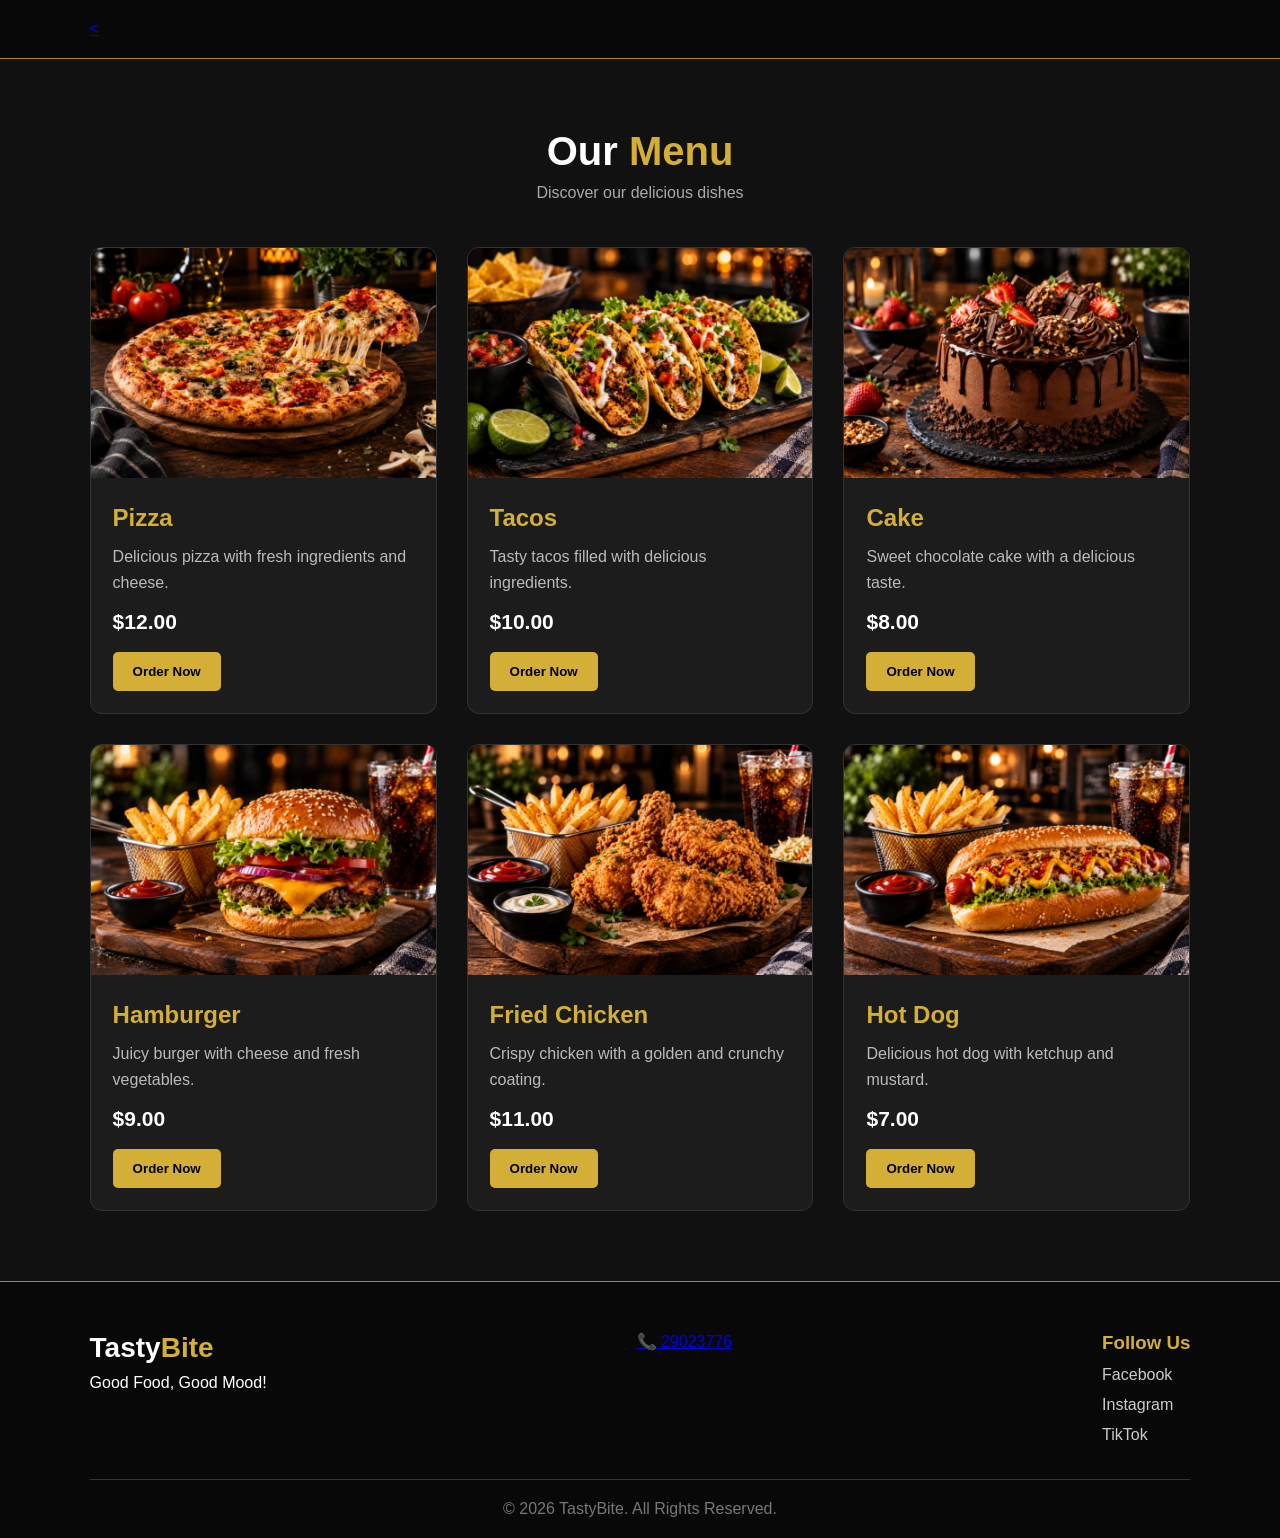
==== menu.html @ 82475917 "chounjet" ====
<!DOCTYPE html>
<html lang="en">
  <head>
    <meta charset="UTF-8" />
    <meta http-equiv="X-UA-Compatible" content="IE=edge" />
    <meta name="viewport" content="width=device-width, initial-scale=1.0" />
    <title>Document</title>
    <link rel="stylesheet" href="style.css">
  </head>
  <body>
    <header>
      <a href="index.html"><</a>
    </header>


    <!-- MENU SECTION -->
    <section class="menu" id="menu">
      <div class="section-title">
        <h2>Our <span>Menu</span></h2>

        <p>Discover our delicious dishes</p>
      </div>

      <div class="menu-container">
        <!-- PIZZA -->
        <div class="food-card">
          <img src="images/pizza.jpeg" alt="Pizza" />

          <div class="food-info">
            <h3>Pizza</h3>

            <p>Delicious pizza with fresh ingredients and cheese.</p>

            <h4>$12.00</h4>

            <a href="sarveur.html?food=Pizza">
              <button>Order Now</button>
            </a>
          </div>
        </div>

        <!-- TACOS -->
        <div class="food-card">
          <img src="images/tacos.jpeg" alt="Tacos" />

          <div class="food-info">
            <h3>Tacos</h3>

            <p>Tasty tacos filled with delicious ingredients.</p>

            <h4>$10.00</h4>

            <a href="sarveur.html?food=Tacos">
              <button>Order Now</button>
            </a>
          </div>
        </div>

        <!-- CAKE -->
        <div class="food-card">
          <img src="images/cake.jpeg" alt="Cake" />

          <div class="food-info">
            <h3>Cake</h3>

            <p>Sweet chocolate cake with a delicious taste.</p>

            <h4>$8.00</h4>

            <a href="sarveur.html?food=Cake">
              <button>Order Now</button>
            </a>
          </div>
        </div>

        <!-- HAMBURGER -->
        <div class="food-card">
          <img src="images/hamburger.jpeg" alt="Hamburger" />

          <div class="food-info">
            <h3>Hamburger</h3>

            <p>Juicy burger with cheese and fresh vegetables.</p>

            <h4>$9.00</h4>

            <a href="sarveur.html?food=Hamburger">
              <button>Order Now</button>
            </a>
          </div>
        </div>

        <!-- FRIED CHICKEN -->
        <div class="food-card">
          <img src="images/fried-chicken.jpeg" alt="Fried Chicken" />

          <div class="food-info">
            <h3>Fried Chicken</h3>

            <p>Crispy chicken with a golden and crunchy coating.</p>

            <h4>$11.00</h4>

            <a href="sarveur.html?food=Fried Chicken">
              <button>Order Now</button>
            </a>
          </div>
        </div>

        <!-- HOT DOG -->
        <div class="food-card">
          <img src="images/hot-dog.jpeg" alt="Hot Dog" />

          <div class="food-info">
            <h3>Hot Dog</h3>

            <p>Delicious hot dog with ketchup and mustard.</p>

            <h4>$7.00</h4>

            <a href="sarveur.html?food=Hot Dog">
              <button>Order Now</button>
            </a>
          </div>
        </div>
      </div>
    </section>
    </section>
        <!-- footer -->
        <footer id="contact">
          <div class="footer-content">
            <div class="footer-logo">
              <h2>Tasty<span>Bite</span></h2>
      
              <p>Good Food, Good Mood!</p>
            </div>
            <div>
              <a href="tel:+21629023776">
                📞 29023776
            </a>
            </div>
            <div class="social">
              <h3>Follow Us</h3>
      
              <p>Facebook</p>
              <p>Instagram</p>
              <p>TikTok</p>
            </div>
          </div>
          
      
          <p class="copyright">© 2026 TastyBite. All Rights Reserved.</p>
        </footer>
  </body>
</html>
---- style.css ----
/* GENERAL SETTINGS */

* {
  margin: 0;
  padding: 0;
  box-sizing: border-box;
  font-family: Arial, sans-serif;
  scroll-behavior: smooth;
}

body {
  background-color: #111;
  color: white;
}


/* NAVBAR */

header {
  background-color: #080808;
  padding: 20px 7%;
  border-bottom: 1px solid #b8860b;
}

.navbar {
  display: flex;
  justify-content: space-between;
  align-items: center;
}
.logo img{
  width: 150px;
  height: auto;

}
.logo h1 {
  color: white;
  font-size: 30px;
}

.logo span,
.footer-logo span {
  color: #d4af37;
}

.nav-links {
  display: flex;
  gap: 30px;
  list-style: none;
}

.nav-links a {
  text-decoration: none;
  color: white;
  font-size: 17px;
  transition: 0.3s;
}

.nav-links a:hover {
  color: #d4af37;
}

.nav-icons {
  font-size: 22px;
  cursor: pointer;
}


/* HERO SECTION */

.hero {
  min-height: 550px;
  padding: 60px 7%;
  display: flex;
  align-items: center;
  justify-content: space-between;
  gap: 40px;
}

.hero-content {
  max-width: 550px;
}

.hero-content h2 {
  font-size: 50px;
  line-height: 1.3;
  margin-bottom: 20px;
}

.hero-content h2 {
  color: #d4af37;
}

.hero-content p {
  color: #ccc;
  font-size: 18px;
  line-height: 1.7;
  margin-bottom: 30px;
}

.btn {
  display: inline-block;
  background-color: #d4af37;
  color: black;
  padding: 14px 30px;
  text-decoration: none;
  border-radius: 5px;
  font-weight: bold;
  transition: 0.3s;
}

.btn:hover {
  background-color: white;
  transform: scale(1.05);
}

.hero-image img {
  width: 100%;
  max-width: 500px;
  height: 350px;
  object-fit: cover;
  border-radius: 15px;
}


/* MENU SECTION */

.menu {
  padding: 70px 7%;
}

.section-title {
  text-align: center;
  margin-bottom: 45px;
}

.section-title h2 {
  font-size: 40px;
  margin-bottom: 10px;
}

.section-title span {
  color: #d4af37;
}

.section-title p {
  color: #aaa;
}


/* FOOD CARDS */

.menu-container {
  display: grid;
  grid-template-columns: repeat(3, 1fr);
  gap: 30px;
}

.food-card {
  background-color: #1c1c1c;
  border: 1px solid #333;
  border-radius: 12px;
  overflow: hidden;
  transition: 0.3s;
}

.food-card:hover {
  transform: translateY(-10px);
  border-color: #d4af37;
}

.food-card img {
  width: 100%;
  height: 230px;
  object-fit: cover;
}

.food-info {
  padding: 22px;
}

.food-info h3 {
  color: #d4af37;
  font-size: 24px;
  margin-bottom: 12px;
}

.food-info p {
  color: #bbb;
  line-height: 1.6;
  margin-bottom: 15px;
}

.food-info h4 {
  color: white;
  font-size: 21px;
  margin-bottom: 18px;
}

.food-info button {
  background-color: #d4af37;
  color: black;
  border: none;
  padding: 12px 20px;
  border-radius: 5px;
  font-weight: bold;
  cursor: pointer;
  transition: 0.3s;
}

.food-info button:hover {
  background-color: white;
}


/* ABOUT SECTION */

.about {
  text-align: center;
  padding: 70px 7%;
  background-color: #1c1c1c;
}

.about h2 {
  font-size: 35px;
  margin-bottom: 20px;
}

.about span {
  color: #d4af37;
}

.about p {
  color: #ccc;
  line-height: 1.8;
  max-width: 650px;
  margin: auto;
}


/* FOOTER */

footer {
  background-color: #080808;
  padding: 50px 7% 20px;
  border-top: 1px solid #b8860b;
}

.footer-content {
  display: flex;
  justify-content: space-between;
  gap: 30px;
  flex-wrap: wrap;
}

.footer-logo h2 {
  font-size: 28px;
  margin-bottom: 10px;
}


.social {
  display: flex;
  flex-direction: column;
  gap: 12px;
}


.social h3 {
  color: #d4af37;
}

.footer-links a {
  color: #ccc;
  text-decoration: none;
}


.social p {
  color: #ccc;
}

.copyright {
  text-align: center;
  color: #777;
  border-top: 1px solid #333;
  padding-top: 20px;
  margin-top: 35px;
}


/* TABLET */

@media screen and (max-width: 992px) {

  .menu-container {
    grid-template-columns: repeat(2, 1fr);
  }

  .hero-content h2 {
    font-size: 38px;
  }

  .hero-image img {
    height: 300px;
  }

}


/* PHONE */

@media screen and (max-width: 600px) {

  .navbar {
    flex-direction: column;
    gap: 20px;
  }

  .nav-links {
    gap: 15px;
    flex-wrap: wrap;
    justify-content: center;
  }

  .hero {
    flex-direction: column;
    text-align: center;
    padding: 40px 5%;
  }

  .hero-content h2 {
    font-size: 32px;
  }

  .hero-image img {
    height: 250px;
  }

  .menu-container {
    grid-template-columns: 1fr;
  }

  .section-title h2 {
    font-size: 32px;
  }

  .footer-content {
    flex-direction: column;
    text-align: center;
    align-items: center;
  }

}


/* sarveur */


.order {
  max-width: 850px;
  margin: 50px auto;
  padding: 40px;
  background: #1c1c1c;
  border: 1px solid #d4af37;
  border-radius: 15px;
}

.order .section-title h2 {
  color: white;
}

.order .section-title h2 span {
  color: #d4af37;
}

.order .section-title p {
  color: #aaa;
}

.order form {
  display: flex;
  flex-direction: column;
  gap: 15px;
}

.order form input,
.order form select,
.order form textarea {
  width: 100%;
  padding: 14px;
  background: #111;
  color: white;
  border: 1px solid #444;
  border-radius: 6px;
  font-size: 16px;
  outline: none;
}

.order form input:focus,
.order form select:focus,
.order form textarea:focus {
  border-color: #d4af37;
}

.order form label {
  color: #d4af37;
  margin-bottom: -10px;
}

.order form textarea {
  min-height: 120px;
  resize: vertical;
}

.order form button {
  padding: 15px;
  background: #d4af37;
  color: #111;
  border: none;
  border-radius: 6px;
  font-size: 16px;
  font-weight: bold;
  cursor: pointer;
  transition: 0.3s;
}

.order form button:hover {
  background: #fff;
}

/* PHONE */
@media (max-width: 600px) {
  .order {
    margin: 25px 5%;
    padding: 25px 18px;
  }
}
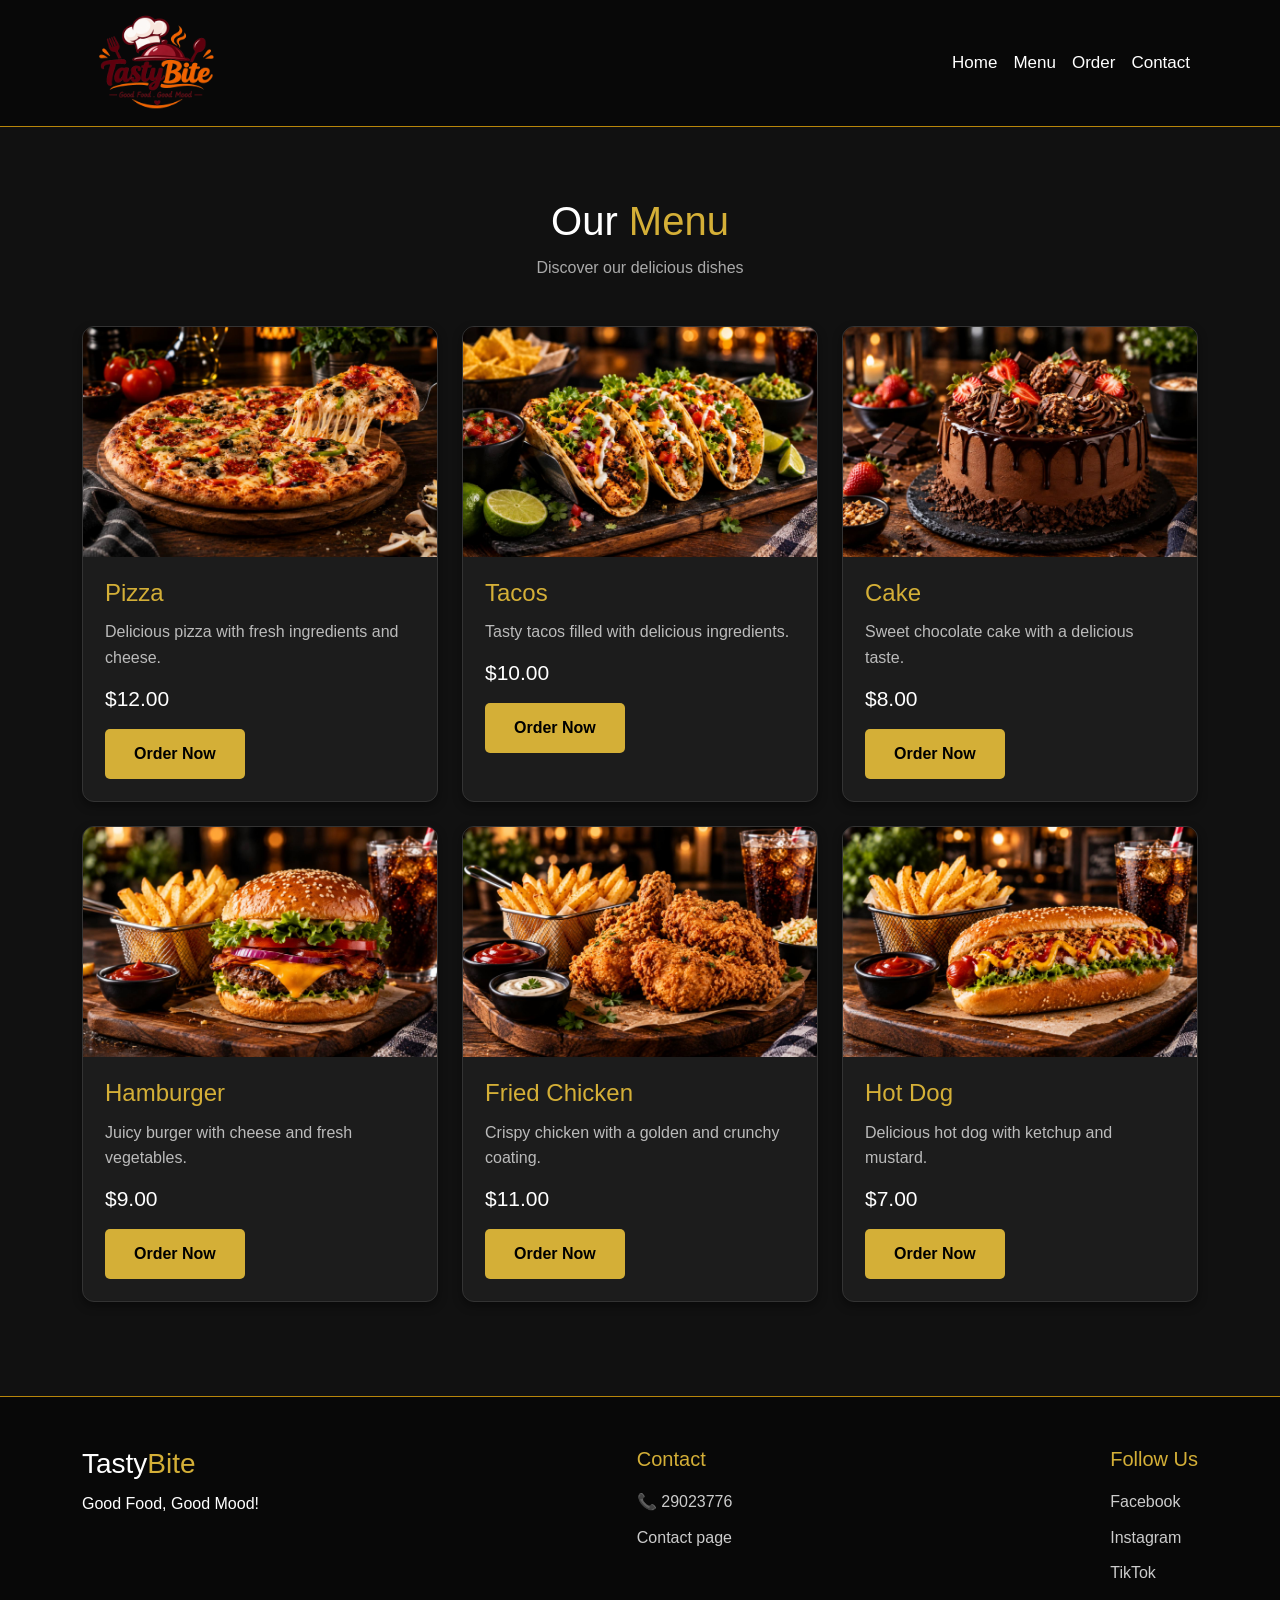
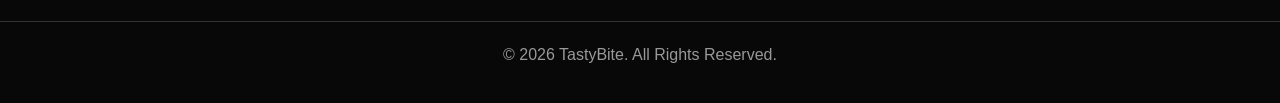
==== commit 4f9f0c72: "mesajour" ====
--- a/menu.html
+++ b/menu.html
@@ -1,155 +1,130 @@
 <!DOCTYPE html>
 <html lang="en">
-  <head>
-    <meta charset="UTF-8" />
-    <meta http-equiv="X-UA-Compatible" content="IE=edge" />
-    <meta name="viewport" content="width=device-width, initial-scale=1.0" />
-    <title>Document</title>
-    <link rel="stylesheet" href="style.css">
-  </head>
-  <body>
-    <header>
-      <a href="index.html"><</a>
-    </header>
+<head>
+  <meta charset="UTF-8">
+  <meta name="viewport" content="width=device-width, initial-scale=1.0">
+  <title>TastyBite - Menu</title>
+  <link href="https://cdn.jsdelivr.net/npm/bootstrap@5.3.3/dist/css/bootstrap.min.css" rel="stylesheet">
+  <link rel="stylesheet" href="style.css">
+</head>
+<body>
+  <header>
+    <nav class="navbar navbar-expand-lg navbar-dark">
+      <div class="container">
+        <a class="navbar-brand logo" href="index.html"><img src="images/Logo.png" alt="Logo TastyBite"></a>
+        <button class="navbar-toggler" type="button" data-bs-toggle="collapse" data-bs-target="#menuNav">
+          <span class="navbar-toggler-icon"></span>
+        </button>
+        <div class="collapse navbar-collapse" id="menuNav">
+          <ul class="navbar-nav ms-auto nav-links">
+            <li class="nav-item"><a class="nav-link" href="index.html">Home</a></li>
+            <li class="nav-item"><a class="nav-link" href="menu.html">Menu</a></li>
+            <li class="nav-item"><a class="nav-link" href="order.html">Order</a></li>
+            <li class="nav-item"><a class="nav-link" href="contact.html">Contact</a></li>
+          </ul>
+        </div>
+      </div>
+    </nav>
+  </header>
 
-
-    <!-- MENU SECTION -->
+  <main>
     <section class="menu" id="menu">
-      <div class="section-title">
-        <h2>Our <span>Menu</span></h2>
-
-        <p>Discover our delicious dishes</p>
-      </div>
-
-      <div class="menu-container">
-        <!-- PIZZA -->
-        <div class="food-card">
-          <img src="images/pizza.jpeg" alt="Pizza" />
-
-          <div class="food-info">
-            <h3>Pizza</h3>
-
-            <p>Delicious pizza with fresh ingredients and cheese.</p>
-
-            <h4>$12.00</h4>
-
-            <a href="sarveur.html?food=Pizza">
-              <button>Order Now</button>
-            </a>
-          </div>
+      <div class="container">
+        <div class="section-title">
+          <h2>Our <span>Menu</span></h2>
+          <p>Discover our delicious dishes</p>
         </div>
-
-        <!-- TACOS -->
-        <div class="food-card">
-          <img src="images/tacos.jpeg" alt="Tacos" />
-
-          <div class="food-info">
-            <h3>Tacos</h3>
-
-            <p>Tasty tacos filled with delicious ingredients.</p>
-
-            <h4>$10.00</h4>
-
-            <a href="sarveur.html?food=Tacos">
-              <button>Order Now</button>
-            </a>
-          </div>
+        <div class="row">
+        <div class="col-12 col-md-6 col-lg-4 mb-4">
+          <article class="food-card">
+            <img src="images/pizza.jpeg" alt="Pizza">
+            <div class="food-info">
+              <h3>Pizza</h3>
+              <p>Delicious pizza with fresh ingredients and cheese.</p>
+              <h4>$12.00</h4>
+              <a href="order.html?food=Pizza" class="btn btn-gold">Order Now</a>
+            </div>
+          </article>
         </div>
-
-        <!-- CAKE -->
-        <div class="food-card">
-          <img src="images/cake.jpeg" alt="Cake" />
-
-          <div class="food-info">
-            <h3>Cake</h3>
-
-            <p>Sweet chocolate cake with a delicious taste.</p>
-
-            <h4>$8.00</h4>
-
-            <a href="sarveur.html?food=Cake">
-              <button>Order Now</button>
-            </a>
-          </div>
+        <div class="col-12 col-md-6 col-lg-4 mb-4">
+          <article class="food-card">
+            <img src="images/tacos.jpeg" alt="Tacos">
+            <div class="food-info">
+              <h3>Tacos</h3>
+              <p>Tasty tacos filled with delicious ingredients.</p>
+              <h4>$10.00</h4>
+              <a href="order.html?food=Tacos" class="btn btn-gold">Order Now</a>
+            </div>
+          </article>
         </div>
-
-        <!-- HAMBURGER -->
-        <div class="food-card">
-          <img src="images/hamburger.jpeg" alt="Hamburger" />
-
-          <div class="food-info">
-            <h3>Hamburger</h3>
-
-            <p>Juicy burger with cheese and fresh vegetables.</p>
-
-            <h4>$9.00</h4>
-
-            <a href="sarveur.html?food=Hamburger">
-              <button>Order Now</button>
-            </a>
-          </div>
+        <div class="col-12 col-md-6 col-lg-4 mb-4">
+          <article class="food-card">
+            <img src="images/cake.jpeg" alt="Cake">
+            <div class="food-info">
+              <h3>Cake</h3>
+              <p>Sweet chocolate cake with a delicious taste.</p>
+              <h4>$8.00</h4>
+              <a href="order.html?food=Cake" class="btn btn-gold">Order Now</a>
+            </div>
+          </article>
         </div>
-
-        <!-- FRIED CHICKEN -->
-        <div class="food-card">
-          <img src="images/fried-chicken.jpeg" alt="Fried Chicken" />
-
-          <div class="food-info">
-            <h3>Fried Chicken</h3>
-
-            <p>Crispy chicken with a golden and crunchy coating.</p>
-
-            <h4>$11.00</h4>
-
-            <a href="sarveur.html?food=Fried Chicken">
-              <button>Order Now</button>
-            </a>
-          </div>
+        <div class="col-12 col-md-6 col-lg-4 mb-4">
+          <article class="food-card">
+            <img src="images/hamburger.jpeg" alt="Hamburger">
+            <div class="food-info">
+              <h3>Hamburger</h3>
+              <p>Juicy burger with cheese and fresh vegetables.</p>
+              <h4>$9.00</h4>
+              <a href="order.html?food=Hamburger" class="btn btn-gold">Order Now</a>
+            </div>
+          </article>
         </div>
-
-        <!-- HOT DOG -->
-        <div class="food-card">
-          <img src="images/hot-dog.jpeg" alt="Hot Dog" />
-
-          <div class="food-info">
-            <h3>Hot Dog</h3>
-
-            <p>Delicious hot dog with ketchup and mustard.</p>
-
-            <h4>$7.00</h4>
-
-            <a href="sarveur.html?food=Hot Dog">
-              <button>Order Now</button>
-            </a>
-          </div>
+        <div class="col-12 col-md-6 col-lg-4 mb-4">
+          <article class="food-card">
+            <img src="images/fried-chicken.jpeg" alt="Fried Chicken">
+            <div class="food-info">
+              <h3>Fried Chicken</h3>
+              <p>Crispy chicken with a golden and crunchy coating.</p>
+              <h4>$11.00</h4>
+              <a href="order.html?food=Fried%20Chicken" class="btn btn-gold">Order Now</a>
+            </div>
+          </article>
+        </div>
+        <div class="col-12 col-md-6 col-lg-4 mb-4">
+          <article class="food-card">
+            <img src="images/hot-dog.jpeg" alt="Hot Dog">
+            <div class="food-info">
+              <h3>Hot Dog</h3>
+              <p>Delicious hot dog with ketchup and mustard.</p>
+              <h4>$7.00</h4>
+              <a href="order.html?food=Hot%20Dog" class="btn btn-gold">Order Now</a>
+            </div>
+          </article>
+        </div>
         </div>
       </div>
     </section>
-    </section>
-        <!-- footer -->
-        <footer id="contact">
-          <div class="footer-content">
-            <div class="footer-logo">
-              <h2>Tasty<span>Bite</span></h2>
-      
-              <p>Good Food, Good Mood!</p>
-            </div>
-            <div>
-              <a href="tel:+21629023776">
-                📞 29023776
-            </a>
-            </div>
-            <div class="social">
-              <h3>Follow Us</h3>
-      
-              <p>Facebook</p>
-              <p>Instagram</p>
-              <p>TikTok</p>
-            </div>
-          </div>
-          
-      
-          <p class="copyright">© 2026 TastyBite. All Rights Reserved.</p>
-        </footer>
-  </body>
+  </main>
+  <footer>
+    <div class="container footer-content">
+      <div class="footer-logo">
+        <h2>Tasty<span>Bite</span></h2>
+        <p>Good Food, Good Mood!</p>
+      </div>
+      <div class="contact-info">
+        <h3>Contact</h3>
+        <a href="tel:+21629023776">&#128222; 29023776</a>
+        <a href="contact.html">Contact page</a>
+      </div>
+      <div class="social">
+        <h3>Follow Us</h3>
+        <a href="https://facebook.com" target="_blank">Facebook</a>
+        <a href="https://instagram.com" target="_blank">Instagram</a>
+        <a href="https://tiktok.com" target="_blank">TikTok</a>
+      </div>
+    </div>
+    <p class="copyright">&copy; 2026 TastyBite. All Rights Reserved.</p>
+  </footer>
+  <script src="https://cdn.jsdelivr.net/npm/bootstrap@5.3.3/dist/js/bootstrap.bundle.min.js"></script>
+</body>
 </html>
--- a/style.css
+++ b/style.css
@@ -1,55 +1,37 @@
-/* GENERAL SETTINGS */
-
+/* ===== GENERAL ===== */
 * {
   margin: 0;
   padding: 0;
   box-sizing: border-box;
+}
+
+body {
   font-family: Arial, sans-serif;
-  scroll-behavior: smooth;
-}
-
-body {
   background-color: #111;
   color: white;
-}
-
-
-/* NAVBAR */
-
+  line-height: 1.6;
+}
+
+a {
+  color: #d4af37;
+}
+
+img {
+  max-width: 100%;
+}
+
+/* ===== HEADER / NAVBAR ===== */
 header {
   background-color: #080808;
-  padding: 20px 7%;
   border-bottom: 1px solid #b8860b;
 }
 
-.navbar {
-  display: flex;
-  justify-content: space-between;
-  align-items: center;
-}
-.logo img{
+.logo img {
   width: 150px;
   height: auto;
-
-}
-.logo h1 {
-  color: white;
-  font-size: 30px;
-}
-
-.logo span,
-.footer-logo span {
-  color: #d4af37;
-}
-
-.nav-links {
-  display: flex;
-  gap: 30px;
-  list-style: none;
 }
 
 .nav-links a {
-  text-decoration: none;
   color: white;
   font-size: 17px;
   transition: 0.3s;
@@ -59,17 +41,31 @@
   color: #d4af37;
 }
 
-.nav-icons {
-  font-size: 22px;
-  cursor: pointer;
-}
-
-
-/* HERO SECTION */
-
+/* ===== BUTTONS (Bootstrap + CSS perso, chargé après Bootstrap) ===== */
+.btn-gold {
+  background-color: #d4af37;
+  color: black;
+  padding: 12px 28px;
+  border-radius: 5px;
+  font-weight: bold;
+  transition: 0.3s;
+}
+
+.btn-gold:hover {
+  background-color: white;
+  color: black;
+  transform: scale(1.05);
+}
+
+/* ===== HERO (Flexbox) ===== */
 .hero {
   min-height: 550px;
-  padding: 60px 7%;
+  padding: 60px 0;
+  display: flex;
+  align-items: center;
+}
+
+.hero-flex {
   display: flex;
   align-items: center;
   justify-content: space-between;
@@ -80,37 +76,17 @@
   max-width: 550px;
 }
 
-.hero-content h2 {
+.hero-content h1 {
   font-size: 50px;
   line-height: 1.3;
   margin-bottom: 20px;
-}
-
-.hero-content h2 {
   color: #d4af37;
 }
 
 .hero-content p {
   color: #ccc;
   font-size: 18px;
-  line-height: 1.7;
   margin-bottom: 30px;
-}
-
-.btn {
-  display: inline-block;
-  background-color: #d4af37;
-  color: black;
-  padding: 14px 30px;
-  text-decoration: none;
-  border-radius: 5px;
-  font-weight: bold;
-  transition: 0.3s;
-}
-
-.btn:hover {
-  background-color: white;
-  transform: scale(1.05);
 }
 
 .hero-image img {
@@ -121,11 +97,9 @@
   border-radius: 15px;
 }
 
-
-/* MENU SECTION */
-
+/* ===== SECTIONS ===== */
 .menu {
-  padding: 70px 7%;
+  padding: 70px 0;
 }
 
 .section-title {
@@ -138,7 +112,9 @@
   margin-bottom: 10px;
 }
 
-.section-title span {
+.section-title span,
+.about span,
+.footer-logo span {
   color: #d4af37;
 }
 
@@ -146,21 +122,15 @@
   color: #aaa;
 }
 
-
-/* FOOD CARDS */
-
-.menu-container {
-  display: grid;
-  grid-template-columns: repeat(3, 1fr);
-  gap: 30px;
-}
-
+/* ===== CARDS ===== */
 .food-card {
+  height: 100%;
   background-color: #1c1c1c;
   border: 1px solid #333;
   border-radius: 12px;
   overflow: hidden;
   transition: 0.3s;
+  box-shadow: 0 4px 10px rgba(0, 0, 0, 0.4);
 }
 
 .food-card:hover {
@@ -186,37 +156,18 @@
 
 .food-info p {
   color: #bbb;
-  line-height: 1.6;
   margin-bottom: 15px;
 }
 
 .food-info h4 {
-  color: white;
   font-size: 21px;
   margin-bottom: 18px;
 }
 
-.food-info button {
-  background-color: #d4af37;
-  color: black;
-  border: none;
-  padding: 12px 20px;
-  border-radius: 5px;
-  font-weight: bold;
-  cursor: pointer;
-  transition: 0.3s;
-}
-
-.food-info button:hover {
-  background-color: white;
-}
-
-
-/* ABOUT SECTION */
-
+/* ===== ABOUT ===== */
 .about {
   text-align: center;
-  padding: 70px 7%;
+  padding: 70px 0;
   background-color: #1c1c1c;
 }
 
@@ -225,137 +176,13 @@
   margin-bottom: 20px;
 }
 
-.about span {
-  color: #d4af37;
-}
-
 .about p {
   color: #ccc;
-  line-height: 1.8;
   max-width: 650px;
   margin: auto;
 }
 
-
-/* FOOTER */
-
-footer {
-  background-color: #080808;
-  padding: 50px 7% 20px;
-  border-top: 1px solid #b8860b;
-}
-
-.footer-content {
-  display: flex;
-  justify-content: space-between;
-  gap: 30px;
-  flex-wrap: wrap;
-}
-
-.footer-logo h2 {
-  font-size: 28px;
-  margin-bottom: 10px;
-}
-
-
-.social {
-  display: flex;
-  flex-direction: column;
-  gap: 12px;
-}
-
-
-.social h3 {
-  color: #d4af37;
-}
-
-.footer-links a {
-  color: #ccc;
-  text-decoration: none;
-}
-
-
-.social p {
-  color: #ccc;
-}
-
-.copyright {
-  text-align: center;
-  color: #777;
-  border-top: 1px solid #333;
-  padding-top: 20px;
-  margin-top: 35px;
-}
-
-
-/* TABLET */
-
-@media screen and (max-width: 992px) {
-
-  .menu-container {
-    grid-template-columns: repeat(2, 1fr);
-  }
-
-  .hero-content h2 {
-    font-size: 38px;
-  }
-
-  .hero-image img {
-    height: 300px;
-  }
-
-}
-
-
-/* PHONE */
-
-@media screen and (max-width: 600px) {
-
-  .navbar {
-    flex-direction: column;
-    gap: 20px;
-  }
-
-  .nav-links {
-    gap: 15px;
-    flex-wrap: wrap;
-    justify-content: center;
-  }
-
-  .hero {
-    flex-direction: column;
-    text-align: center;
-    padding: 40px 5%;
-  }
-
-  .hero-content h2 {
-    font-size: 32px;
-  }
-
-  .hero-image img {
-    height: 250px;
-  }
-
-  .menu-container {
-    grid-template-columns: 1fr;
-  }
-
-  .section-title h2 {
-    font-size: 32px;
-  }
-
-  .footer-content {
-    flex-direction: column;
-    text-align: center;
-    align-items: center;
-  }
-
-}
-
-
-/* sarveur */
-
-
+/* ===== FORMS (order + contact) ===== */
 .order {
   max-width: 850px;
   margin: 50px auto;
@@ -365,27 +192,18 @@
   border-radius: 15px;
 }
 
-.order .section-title h2 {
-  color: white;
-}
-
-.order .section-title h2 span {
-  color: #d4af37;
-}
-
-.order .section-title p {
-  color: #aaa;
-}
-
 .order form {
   display: flex;
   flex-direction: column;
-  gap: 15px;
-}
-
-.order form input,
-.order form select,
-.order form textarea {
+  gap: 12px;
+}
+
+.order input[type="text"],
+.order input[type="email"],
+.order input[type="tel"],
+.order input[type="number"],
+.order select,
+.order textarea {
   width: 100%;
   padding: 14px;
   background: #111;
@@ -393,43 +211,150 @@
   border: 1px solid #444;
   border-radius: 6px;
   font-size: 16px;
+}
+
+.order input:focus,
+.order select:focus,
+.order textarea:focus {
+  border-color: #d4af37;
   outline: none;
 }
 
-.order form input:focus,
-.order form select:focus,
-.order form textarea:focus {
-  border-color: #d4af37;
-}
-
-.order form label {
-  color: #d4af37;
-  margin-bottom: -10px;
-}
-
-.order form textarea {
-  min-height: 120px;
-  resize: vertical;
-}
-
-.order form button {
-  padding: 15px;
-  background: #d4af37;
-  color: #111;
-  border: none;
+.order label {
+  color: #d4af37;
+}
+
+.choices {
+  display: flex;
+  gap: 25px;
+}
+
+.choice {
+  color: white !important;
+}
+
+.group-title {
+  color: #d4af37;
+  margin-top: 10px;
+  font-weight: bold;
+}
+
+#totalPrice {
+  color: #d4af37;
+  font-size: 24px;
+  text-align: right;
+}
+
+.hidden {
+  display: none;
+}
+
+.order-list {
+  list-style: none;
+}
+
+.order-list li {
+  display: flex;
+  justify-content: space-between;
+  align-items: center;
+  background: #111;
+  border: 1px solid #333;
   border-radius: 6px;
-  font-size: 16px;
-  font-weight: bold;
-  cursor: pointer;
+  padding: 10px 14px;
+  margin-bottom: 8px;
+}
+
+iframe {
+  border-radius: 12px;
+}
+
+/* ===== FOOTER (Flexbox) ===== */
+footer {
+  background-color: #080808;
+  padding: 50px 0 20px;
+  border-top: 1px solid #b8860b;
+}
+
+.footer-content {
+  display: flex;
+  justify-content: space-between;
+  gap: 30px;
+  flex-wrap: wrap;
+}
+
+.footer-logo h2 {
+  font-size: 28px;
+  margin-bottom: 10px;
+}
+
+.social,
+.contact-info {
+  display: flex;
+  flex-direction: column;
+  gap: 10px;
+}
+
+.social h3,
+.contact-info h3 {
+  color: #d4af37;
+  font-size: 20px;
+}
+
+.social a,
+.contact-info a {
+  color: #ccc;
+  text-decoration: none;
   transition: 0.3s;
 }
 
-.order form button:hover {
-  background: #fff;
-}
-
-/* PHONE */
-@media (max-width: 600px) {
+.social a:hover,
+.contact-info a:hover {
+  color: #d4af37;
+}
+
+.copyright {
+  text-align: center;
+  color: #999;
+  border-top: 1px solid #333;
+  padding-top: 20px;
+  margin-top: 35px;
+}
+
+/* ===== RESPONSIVE ===== */
+@media screen and (max-width: 992px) {
+  .hero-content h1 {
+    font-size: 38px;
+  }
+
+  .hero-image img {
+    height: 300px;
+  }
+}
+
+@media screen and (max-width: 600px) {
+  .hero-flex {
+    flex-direction: column;
+    text-align: center;
+  }
+
+  .hero-content h1 {
+    font-size: 32px;
+  }
+
+  .hero-image img {
+    height: 250px;
+  }
+
+  .section-title h2 {
+    font-size: 32px;
+  }
+
+  .footer-content {
+    flex-direction: column;
+    text-align: center;
+    align-items: center;
+  }
+
   .order {
     margin: 25px 5%;
     padding: 25px 18px;
